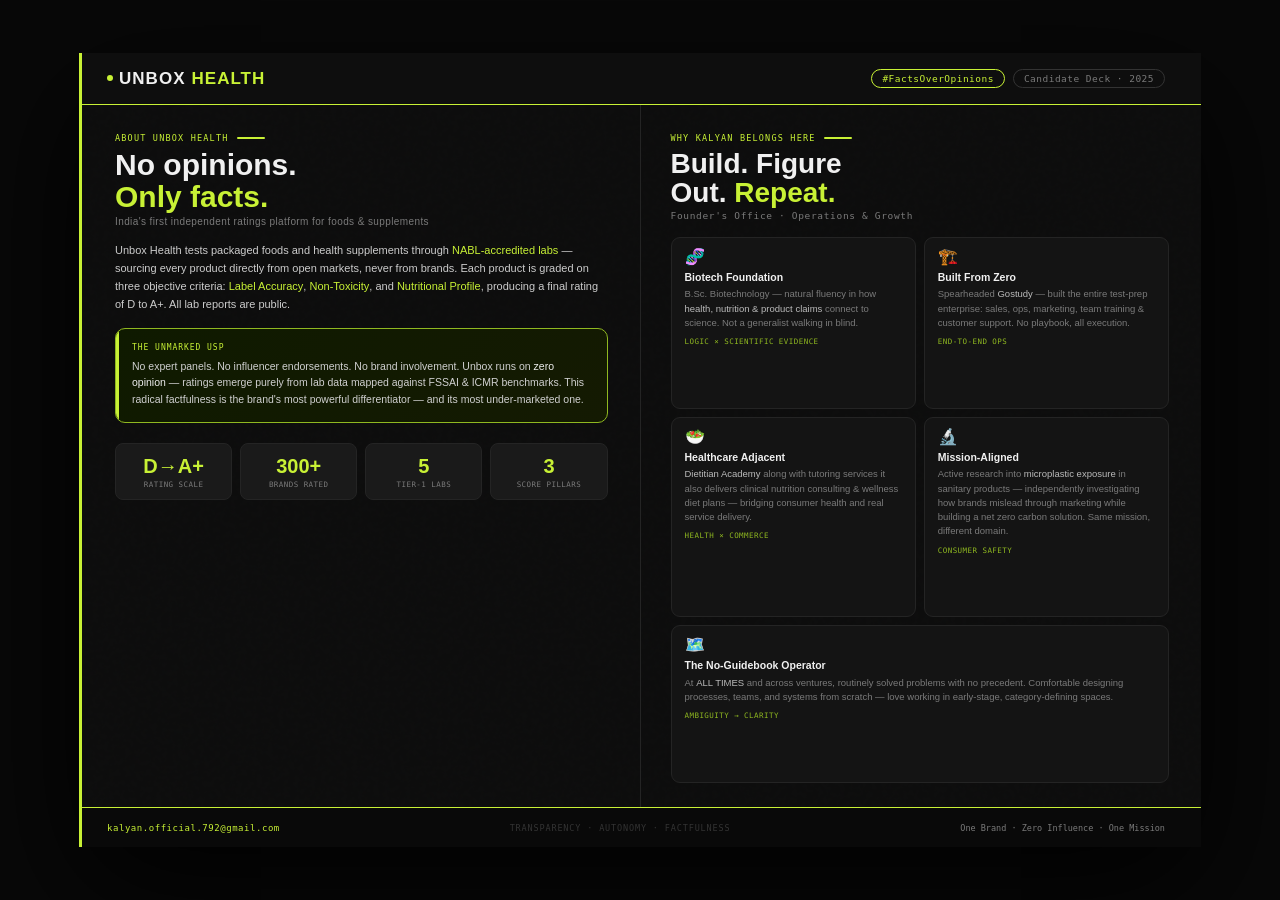
==== index.html @ 5925bcbf "initial commit" ====
<!DOCTYPE html>
<!-- saved from url=(0091)file:///C:/Users/karth/Downloads/Unbox%20Health%20%E2%80%94%20Candidate%20Introduction.html -->
<html lang="en"><head><meta http-equiv="Content-Type" content="text/html; charset=UTF-8">

<meta name="viewport" content="width=device-width, initial-scale=1.0">
<title>Unbox Health — Candidate Introduction</title>
<link rel="preconnect" href="https://fonts.googleapis.com/">
<link rel="preconnect" href="https://fonts.gstatic.com/" crossorigin="">
<link href="file:///C:/Users/karth/Downloads/Unbox%20Health%20%E2%80%94%20Candidate%20Introduction_files/css2" rel="stylesheet">
<style>
  /* ── RESET & BASE ───────────────────────────────────────────── */
  *, *::before, *::after { box-sizing: border-box; margin: 0; padding: 0; }

  :root {
    --bg:        #0C0C0C;
    --surface:   #141414;
    --surface2:  #1A1A1A;
    --border:    #242424;
    --accent:    #C8F135;
    --accent2:   #8FB820;
    --white:     #F0F0F0;
    --muted:     #7A7A7A;
    --dim:       #333333;
    --danger:    #FF5252;

    --font-display: 'Syne', sans-serif;
    --font-body:    'DM Sans', sans-serif;
    --font-mono:    'DM Mono', monospace;
  }

  html, body {
    width: 100%; height: 100%;
    background: #080808;
    display: flex; align-items: center; justify-content: center;
    min-height: 100vh;
    font-family: var(--font-body);
  }

  /* ── SLIDE WRAPPER — A4 landscape proportions ───────────────── */
  .slide {
    width: 1122px;
    height: 794px;
    background: var(--bg);
    display: grid;
    grid-template-rows: 52px 1fr 40px;
    grid-template-columns: 1fr 1px 1fr;
    position: relative;
    overflow: hidden;
    box-shadow: 0 40px 120px rgba(0,0,0,.9);
  }

  /* Left accent edge */
  .slide::before {
    content: '';
    position: absolute;
    left: 0; top: 0; bottom: 0;
    width: 3px;
    background: var(--accent);
    z-index: 10;
  }

  /* Subtle noise texture overlay */
  .slide::after {
    content: '';
    position: absolute;
    inset: 0;
    background-image: url("data:image/svg+xml,%3Csvg viewBox='0 0 200 200' xmlns='http://www.w3.org/2000/svg'%3E%3Cfilter id='n'%3E%3CfeTurbulence type='fractalNoise' baseFrequency='0.75' numOctaves='4' stitchTiles='stitch'/%3E%3C/filter%3E%3Crect width='100%25' height='100%25' filter='url(%23n)' opacity='0.04'/%3E%3C/svg%3E");
    pointer-events: none;
    z-index: 1;
    opacity: 0.35;
  }

  /* ── HEADER ─────────────────────────────────────────────────── */
  header {
    grid-column: 1 / 4;
    grid-row: 1;
    background: #0E0E0E;
    border-bottom: 1px solid var(--accent);
    display: flex;
    align-items: center;
    justify-content: space-between;
    padding: 0 36px 0 28px;
    z-index: 5;
  }

  .logo {
    display: flex;
    align-items: baseline;
    gap: 6px;
    font-family: var(--font-display);
    font-size: 17px;
    font-weight: 800;
    letter-spacing: 0.06em;
  }
  .logo-unbox { color: var(--white); }
  .logo-health { color: var(--accent); }
  .logo-dot {
    width: 6px; height: 6px;
    border-radius: 50%;
    background: var(--accent);
    margin-bottom: 2px;
    align-self: center;
  }

  .header-tags {
    display: flex; gap: 8px; align-items: center;
  }
  .pill {
    font-family: var(--font-mono);
    font-size: 9.5px;
    color: var(--accent);
    border: 0.8px solid var(--accent);
    border-radius: 20px;
    padding: 3px 10px;
    letter-spacing: 0.05em;
    white-space: nowrap;
  }
  .pill.dim {
    color: var(--muted);
    border-color: var(--dim);
  }

  /* ── DIVIDER (vertical) ─────────────────────────────────────── */
  .v-divider {
    grid-column: 2;
    grid-row: 2;
    background: var(--border);
    width: 1px;
    z-index: 5;
  }

  /* ── COLUMNS ────────────────────────────────────────────────── */
  .col {
    padding: 28px 32px 24px 36px;
    display: flex;
    flex-direction: column;
    gap: 0;
    overflow: hidden;
    z-index: 2;
  }
  .col-right { padding-left: 30px; }

  /* ── SECTION LABEL ──────────────────────────────────────────── */
  .section-label {
    font-family: var(--font-mono);
    font-size: 8.5px;
    color: var(--accent);
    letter-spacing: 0.14em;
    text-transform: uppercase;
    margin-bottom: 6px;
    display: flex;
    align-items: center;
    gap: 8px;
  }
  .section-label::after {
    content: '';
    display: block;
    width: 28px;
    height: 1.5px;
    background: var(--accent);
    border-radius: 2px;
  }

  /* ── HEADLINE ───────────────────────────────────────────────── */
  .headline {
    font-family: var(--font-display);
    font-size: 30px;
    font-weight: 800;
    line-height: 1.05;
    margin-bottom: 4px;
    color: var(--white);
  }
  .headline .hl { color: var(--accent); }

  .subhead {
    font-size: 10px;
    color: var(--muted);
    letter-spacing: 0.04em;
    margin-bottom: 14px;
    font-weight: 300;
  }

  /* ── BODY TEXT ──────────────────────────────────────────────── */
  .body-text {
    font-size: 11px;
    line-height: 1.65;
    color: #CCCCCC;
    font-weight: 300;
    margin-bottom: 14px;
  }
  .body-text b { color: var(--accent); font-weight: 500; }

  /* ── USP BOX ────────────────────────────────────────────────── */
  .usp-box {
    background: linear-gradient(135deg, #0F1A00 0%, #141A02 100%);
    border: 0.8px solid var(--accent2);
    border-radius: 10px;
    padding: 14px 16px;
    margin-bottom: 16px;
    position: relative;
    overflow: hidden;
  }
  .usp-box::before {
    content: '';
    position: absolute;
    top: 0; left: 0;
    width: 3px; height: 100%;
    background: var(--accent);
    border-radius: 10px 0 0 10px;
  }
  .usp-label {
    font-family: var(--font-mono);
    font-size: 8px;
    color: var(--accent);
    letter-spacing: 0.12em;
    text-transform: uppercase;
    margin-bottom: 6px;
  }
  .usp-text {
    font-size: 10.5px;
    line-height: 1.6;
    color: #D0D0D0;
    font-weight: 300;
  }
  .usp-text b { color: var(--white); font-weight: 500; }

  /* ── STAT BLOCKS ────────────────────────────────────────────── */
  .stats-row {
    display: flex;
    gap: 8px;
    margin-top: 4px;
  }
  .stat-block {
    flex: 1;
    background: var(--surface2);
    border: 0.6px solid var(--border);
    border-radius: 8px;
    padding: 12px 10px 10px;
    text-align: center;
  }
  .stat-number {
    font-family: var(--font-display);
    font-size: 20px;
    font-weight: 800;
    color: var(--accent);
    line-height: 1;
    margin-bottom: 4px;
  }
  .stat-label {
    font-family: var(--font-mono);
    font-size: 7.5px;
    color: var(--muted);
    letter-spacing: 0.06em;
    text-transform: uppercase;
  }

  /* ── RIGHT COLUMN ────────────────────────────────────────────── */
  .candidate-name {
    font-family: var(--font-display);
    font-size: 28px;
    font-weight: 800;
    line-height: 1.05;
    color: var(--white);
    margin-bottom: 2px;
  }
  .candidate-name .hl { color: var(--accent); }

  .candidate-role {
    font-size: 9.5px;
    color: var(--muted);
    letter-spacing: 0.07em;
    font-family: var(--font-mono);
    margin-bottom: 16px;
  }

  /* Fit cards grid */
  .fit-grid {
    display: grid;
    grid-template-columns: 1fr 1fr;
    gap: 8px;
    flex: 1;
  }

  .fit-card {
    background: var(--surface);
    border: 0.6px solid var(--border);
    border-radius: 9px;
    padding: 11px 13px;
    display: flex;
    flex-direction: column;
    gap: 4px;
    position: relative;
    overflow: hidden;
    transition: border-color 0.2s;
  }
  .fit-card:hover { border-color: var(--accent2); }

  .fit-card::after {
    content: '';
    position: absolute;
    bottom: 0; left: 0; right: 0;
    height: 2px;
    background: linear-gradient(90deg, var(--accent) 0%, transparent 100%);
    opacity: 0;
    transition: opacity 0.2s;
  }
  .fit-card:hover::after { opacity: 1; }

  .fit-card.wide {
    grid-column: 1 / 3;
  }

  .card-icon {
    font-size: 16px;
    margin-bottom: 2px;
    line-height: 1;
  }
  .card-title {
    font-family: var(--font-display);
    font-size: 10.5px;
    font-weight: 700;
    color: var(--white);
    line-height: 1.2;
  }
  .card-desc {
    font-size: 9.5px;
    line-height: 1.5;
    color: var(--muted);
    font-weight: 300;
  }
  .card-desc b { color: #BBBBBB; font-weight: 400; }

  .card-tag {
    display: inline-block;
    margin-top: 3px;
    font-family: var(--font-mono);
    font-size: 7.5px;
    color: var(--accent2);
    letter-spacing: 0.06em;
    text-transform: uppercase;
  }

  /* ── FOOTER ─────────────────────────────────────────────────── */
  footer {
    grid-column: 1 / 4;
    grid-row: 3;
    background: #090909;
    border-top: 0.8px solid var(--accent);
    display: flex;
    align-items: center;
    justify-content: space-between;
    padding: 0 36px 0 28px;
    z-index: 5;
  }
  .footer-link {
    font-family: var(--font-mono);
    font-size: 9px;
    color: var(--accent);
    letter-spacing: 0.06em;
  }
  .footer-mid {
    font-family: var(--font-mono);
    font-size: 8.5px;
    color: var(--dim);
    letter-spacing: 0.1em;
    text-transform: uppercase;
  }
  .footer-right {
    font-family: var(--font-mono);
    font-size: 8.5px;
    color: var(--muted);
  }

  /* ── PRINT STYLES ────────────────────────────────────────────── */
  @media print {
    html, body { background: none; display: block; }
    .slide {
      width: 297mm; height: 210mm;
      box-shadow: none;
    }
    .fit-card:hover { border-color: var(--border); }
    .fit-card:hover::after { opacity: 0; }
  }
</style>
</head>
<body>

<div class="slide">

  <!-- HEADER -->
  <header>
    <div class="logo">
      <div class="logo-dot"></div>
      <span class="logo-unbox">UNBOX</span>
      <span class="logo-health">HEALTH</span>
    </div>
    <div class="header-tags">
      <span class="pill">#FactsOverOpinions</span>
      <span class="pill dim">Candidate Deck · 2025</span>
    </div>
  </header>

  <!-- LEFT COLUMN: About Unbox -->
  <div class="col">
    <div class="section-label">About UNBOX HEALTH</div>

    <div class="headline">No opinions.<br><span class="hl">Only facts.</span></div>
    <div class="subhead">India's first independent ratings platform for foods &amp; supplements</div>

    <p class="body-text">
      Unbox Health tests packaged foods and health supplements through
      <b>NABL-accredited labs</b> — sourcing every product directly from open
      markets, never from brands. Each product is graded on three objective
      criteria: <b>Label Accuracy</b>, <b>Non-Toxicity</b>, and
      <b>Nutritional Profile</b>, producing a final rating of D to A+.
      All lab reports are public.
    </p>

    <div class="usp-box">
      <div class="usp-label">The Unmarked USP</div>
      <p class="usp-text">
        No expert panels. No influencer endorsements. No brand involvement.
        Unbox runs on <b>zero opinion</b> — ratings emerge purely from lab data
        mapped against FSSAI &amp; ICMR benchmarks. This radical factfulness is
        the brand's most powerful differentiator — and its most under-marketed one.
      </p>
    </div>

    <div class="stats-row">
      <div class="stat-block">
        <div class="stat-number">D→A+</div>
        <div class="stat-label">Rating Scale</div>
      </div>
      <div class="stat-block">
        <div class="stat-number">300+</div>
        <div class="stat-label">Brands Rated</div>
      </div>
      <div class="stat-block">
        <div class="stat-number">5</div>
        <div class="stat-label">Tier-1 Labs</div>
      </div>
      <div class="stat-block">
        <div class="stat-number">3</div>
        <div class="stat-label">Score Pillars</div>
      </div>
    </div>
  </div>

  <!-- VERTICAL DIVIDER -->
  <div class="v-divider"></div>

  <!-- RIGHT COLUMN: Candidate -->
  <div class="col col-right">
    <div class="section-label">Why Kalyan Belongs Here</div>

    <div class="candidate-name">Build. Figure<br>Out. <span class="hl">Repeat.</span></div>
    <div class="candidate-role">Founder's Office · Operations &amp; Growth</div>

    <div class="fit-grid">

      <div class="fit-card">
        <div class="card-icon">🧬</div>
        <div class="card-title">Biotech Foundation</div>
        <p class="card-desc">B.Sc. Biotechnology — natural fluency in how <b>health, nutrition &amp; product claims</b> connect to science. Not a generalist walking in blind.</p>
        <span class="card-tag">Logic × Scientific Evidence</span>
      </div>

      <div class="fit-card">
        <div class="card-icon">🏗️</div>
        <div class="card-title">Built From Zero</div>
        <p class="card-desc">Spearheaded <b>Gostudy</b> — built the entire test-prep enterprise: sales, ops, marketing, team training &amp; customer support. No playbook, all execution.</p>
        <span class="card-tag">End-to-End Ops</span>
      </div>

      <div class="fit-card">
        <div class="card-icon">🥗</div>
        <div class="card-title">Healthcare Adjacent</div>
        <p class="card-desc"><b>Dietitian Academy</b> along with tutoring services it also delivers clinical nutrition consulting &amp; wellness diet plans — bridging consumer health and real service delivery.</p>
        <span class="card-tag">Health × Commerce</span>
      </div>

      <div class="fit-card">
        <div class="card-icon">🔬</div>
        <div class="card-title">Mission-Aligned</div>
        <p class="card-desc">Active research into <b>microplastic exposure</b> in sanitary products — independently investigating how brands mislead through marketing while building a net zero carbon solution. Same mission, different domain.</p>
        <span class="card-tag">Consumer Safety</span>
      </div>

      <div class="fit-card wide">
        <div class="card-icon">🗺️</div>
        <div class="card-title">The No-Guidebook Operator</div>
        <p class="card-desc">At <b>ALL TIMES</b> and across ventures, routinely solved problems with no precedent. Comfortable designing processes, teams, and systems from scratch — love working in early-stage, category-defining spaces.</p>
        <span class="card-tag">Ambiguity → Clarity</span>
      </div>

    </div>
  </div>

  <!-- FOOTER -->
  <footer>
    <span class="footer-link">kalyan.official.792@gmail.com</span>
    <span class="footer-mid">Transparency · Autonomy · Factfulness</span>
    <span class="footer-right">One Brand · Zero Influence · One Mission</span>
  </footer>

</div>



</body></html>
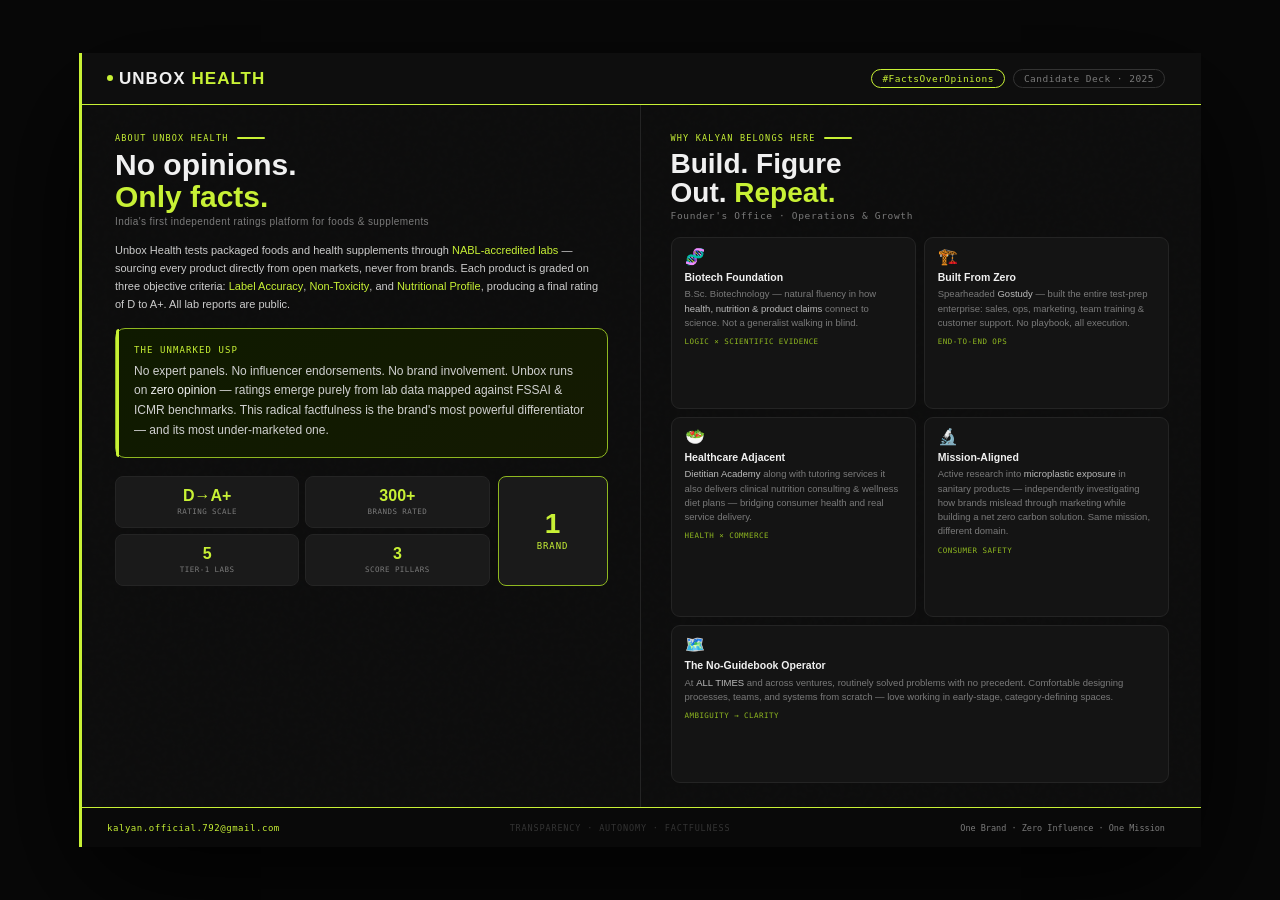
==== commit a260063f: "initial commit" ====
--- a/index.html
+++ b/index.html
@@ -195,10 +195,11 @@
     background: linear-gradient(135deg, #0F1A00 0%, #141A02 100%);
     border: 0.8px solid var(--accent2);
     border-radius: 10px;
-    padding: 14px 16px;
-    margin-bottom: 16px;
+    padding: 16px 18px;
+    margin-bottom: 14px;
     position: relative;
-    overflow: hidden;
+    overflow: visible;
+    flex-shrink: 0;
   }
   .usp-box::before {
     content: '';
@@ -210,15 +211,15 @@
   }
   .usp-label {
     font-family: var(--font-mono);
-    font-size: 8px;
+    font-size: 9px;
     color: var(--accent);
     letter-spacing: 0.12em;
     text-transform: uppercase;
-    margin-bottom: 6px;
+    margin-bottom: 7px;
   }
   .usp-text {
-    font-size: 10.5px;
-    line-height: 1.6;
+    font-size: 12px;
+    line-height: 1.65;
     color: #D0D0D0;
     font-weight: 300;
   }
@@ -229,22 +230,34 @@
     display: flex;
     gap: 8px;
     margin-top: 4px;
+    align-items: stretch;
+    height: 110px;
+  }
+  .stats-grid {
+    display: grid;
+    grid-template-columns: 1fr 1fr;
+    grid-template-rows: 1fr 1fr;
+    gap: 6px;
+    flex: 1;
   }
   .stat-block {
-    flex: 1;
     background: var(--surface2);
     border: 0.6px solid var(--border);
     border-radius: 8px;
-    padding: 12px 10px 10px;
+    padding: 6px 4px;
     text-align: center;
+    display: flex;
+    flex-direction: column;
+    align-items: center;
+    justify-content: center;
   }
   .stat-number {
     font-family: var(--font-display);
-    font-size: 20px;
+    font-size: 16px;
     font-weight: 800;
     color: var(--accent);
     line-height: 1;
-    margin-bottom: 4px;
+    margin-bottom: 3px;
   }
   .stat-label {
     font-family: var(--font-mono);
@@ -252,6 +265,27 @@
     color: var(--muted);
     letter-spacing: 0.06em;
     text-transform: uppercase;
+  }
+  .stat-block-vertical {
+    background: var(--surface2);
+    border: 0.6px solid var(--accent2);
+    border-radius: 8px;
+    padding: 10px 8px;
+    text-align: center;
+    display: flex;
+    flex-direction: column;
+    align-items: center;
+    justify-content: center;
+    width: 110px;
+    flex-shrink: 0;
+  }
+  .stat-block-vertical .stat-number {
+    font-size: 28px;
+  }
+  .stat-block-vertical .stat-label {
+    font-size: 9px;
+    color: var(--accent);
+    letter-spacing: 0.1em;
   }
 
   /* ── RIGHT COLUMN ────────────────────────────────────────────── */
@@ -427,21 +461,27 @@
     </div>
 
     <div class="stats-row">
-      <div class="stat-block">
-        <div class="stat-number">D→A+</div>
-        <div class="stat-label">Rating Scale</div>
-      </div>
-      <div class="stat-block">
-        <div class="stat-number">300+</div>
-        <div class="stat-label">Brands Rated</div>
-      </div>
-      <div class="stat-block">
-        <div class="stat-number">5</div>
-        <div class="stat-label">Tier-1 Labs</div>
-      </div>
-      <div class="stat-block">
-        <div class="stat-number">3</div>
-        <div class="stat-label">Score Pillars</div>
+      <div class="stats-grid">
+        <div class="stat-block">
+          <div class="stat-number">D→A+</div>
+          <div class="stat-label">Rating Scale</div>
+        </div>
+        <div class="stat-block">
+          <div class="stat-number">300+</div>
+          <div class="stat-label">Brands Rated</div>
+        </div>
+        <div class="stat-block">
+          <div class="stat-number">5</div>
+          <div class="stat-label">Tier-1 Labs</div>
+        </div>
+        <div class="stat-block">
+          <div class="stat-number">3</div>
+          <div class="stat-label">Score Pillars</div>
+        </div>
+      </div>
+      <div class="stat-block-vertical">
+        <div class="stat-number">1</div>
+        <div class="stat-label">BRAND</div>
       </div>
     </div>
   </div>
